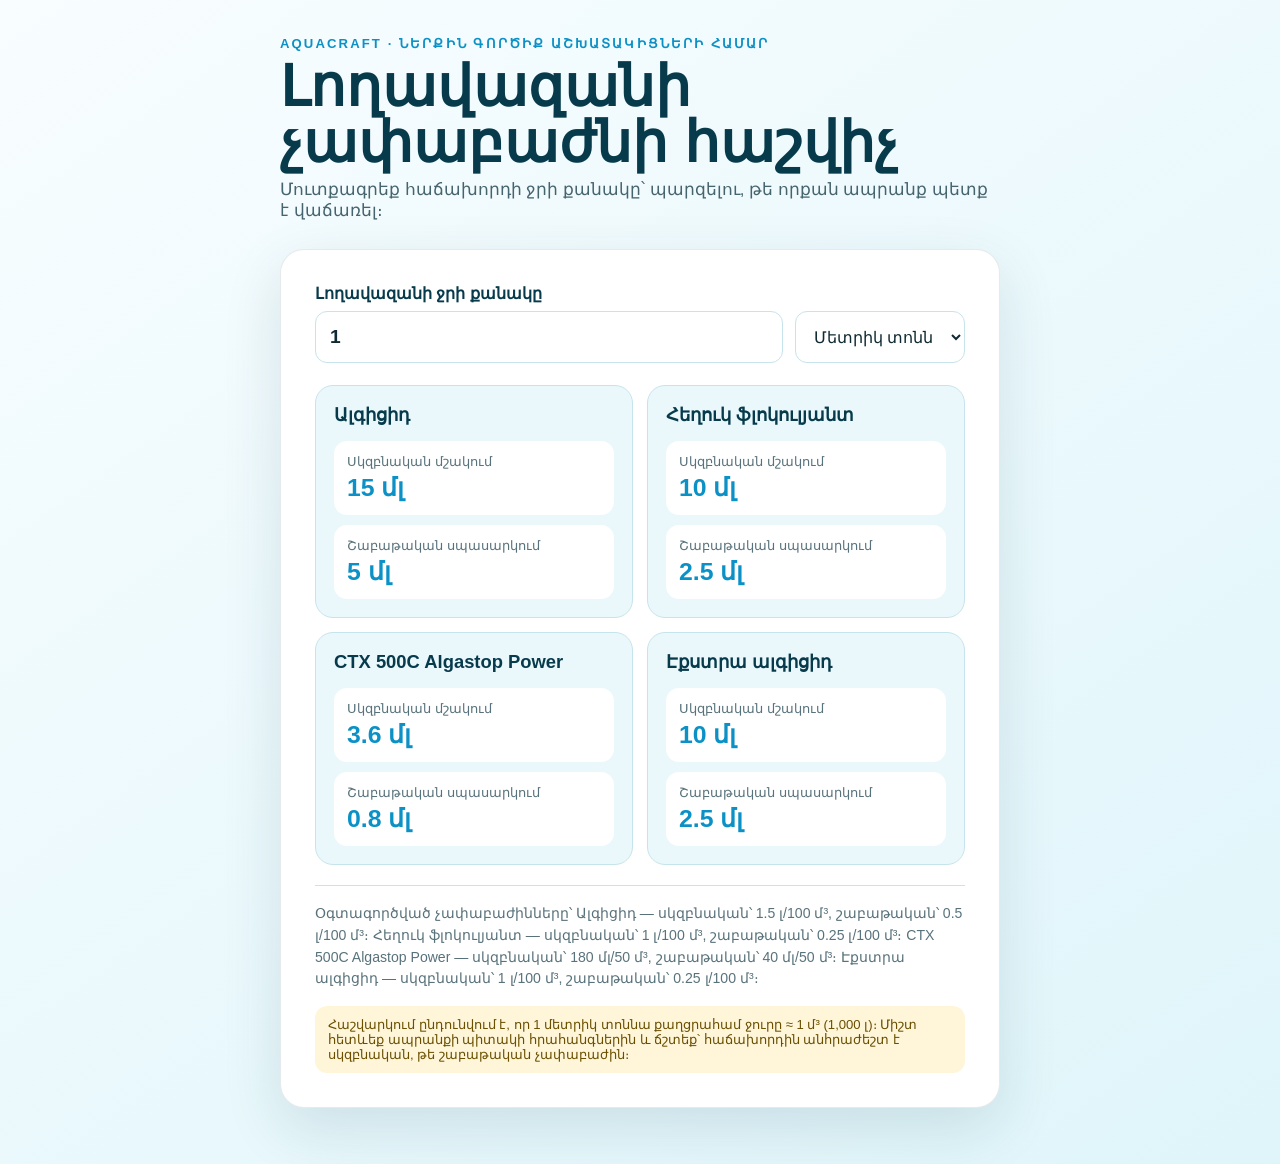
==== index.html @ e1ff63dd "Add Algastop Power and Extra Algicide doses" ====
<!doctype html>
<html lang="hy">
<head>
  <meta charset="utf-8">
  <meta name="viewport" content="width=device-width, initial-scale=1">
  <title>AquaCraft — Լողավազանի քիմիական նյութերի հաշվիչ</title>
  <style>
    :root { color-scheme: light; --navy:#073b4c; --blue:#0b91c6; --pale:#eaf8fc; --line:#c7e4ec; --ink:#102a33; }
    * { box-sizing: border-box; }
    body { margin:0; min-height:100vh; font-family:Inter,Segoe UI,Arial,sans-serif; color:var(--ink); background:linear-gradient(145deg,#f8fdff,#dff5fa); }
    main { width:min(720px,calc(100% - 28px)); margin:0 auto; padding:36px 0 56px; }
    .brand { color:var(--blue); font-size:.82rem; font-weight:800; letter-spacing:.16em; text-transform:uppercase; }
    h1 { margin:8px 0 8px; color:var(--navy); font-size:clamp(2rem,6vw,3.5rem); line-height:1; }
    .sub { margin:0 0 28px; color:#46646e; font-size:1.05rem; }
    .card { background:#fff; border:1px solid rgba(7,59,76,.1); border-radius:24px; padding:clamp(20px,5vw,34px); box-shadow:0 20px 60px rgba(7,59,76,.12); }
    label { display:block; margin-bottom:8px; font-weight:750; color:var(--navy); }
    .row { display:grid; grid-template-columns:1fr 170px; gap:12px; margin-bottom:22px; }
    input,select { width:100%; border:1px solid var(--line); border-radius:12px; background:#fff; color:var(--ink); padding:14px; font:inherit; }
    input { font-size:1.2rem; font-weight:700; }
    input:focus,select:focus { outline:3px solid rgba(11,145,198,.18); border-color:var(--blue); }
    .products { display:grid; grid-template-columns:1fr 1fr; gap:14px; }
    .product { border:1px solid var(--line); border-radius:18px; padding:18px; background:var(--pale); }
    .product h2 { margin:0 0 15px; font-size:1.15rem; color:var(--navy); }
    .dose { background:#fff; border-radius:13px; padding:13px; margin-top:10px; }
    .dose small { display:block; color:#58727b; margin-bottom:4px; }
    .amount { color:var(--blue); font-size:1.55rem; font-weight:850; }
    .formula { margin:20px 0 0; border-top:1px solid var(--line); padding-top:17px; color:#58727b; font-size:.88rem; line-height:1.55; }
    .warning { margin:16px 0 0; font-size:.82rem; color:#6a4f00; background:#fff6d9; border-radius:12px; padding:11px 13px; }
    @media (max-width:560px) { .row,.products { grid-template-columns:1fr; } main { padding-top:24px; } }
    @media print { body { background:#fff; } main { padding:0; } .card { box-shadow:none; } }
  </style>
</head>
<body>
  <main>
    <div class="brand">AquaCraft · Ներքին գործիք աշխատակիցների համար</div>
    <h1>Լողավազանի չափաբաժնի հաշվիչ</h1>
    <p class="sub">Մուտքագրեք հաճախորդի ջրի քանակը՝ պարզելու, թե որքան ապրանք պետք է վաճառել։</p>
    <section class="card" aria-labelledby="calculator-title">
      <label id="calculator-title" for="volume">Լողավազանի ջրի քանակը</label>
      <div class="row">
        <input id="volume" type="number" min="0" step="any" value="1" inputmode="decimal" aria-label="Լողավազանի ջրի քանակը">
        <select id="unit" aria-label="Ջրի չափման միավորը">
          <option value="ton">Մետրիկ տոննա</option>
          <option value="m3">Խորանարդ մետր (մ³)</option>
          <option value="liter">Լիտր</option>
          <option value="gallon">ԱՄՆ գալոն</option>
        </select>
      </div>
      <div class="products">
        <article class="product">
          <h2>Ալգիցիդ</h2>
          <div class="dose"><small>Սկզբնական մշակում</small><span class="amount" id="algInitial">15 մլ</span></div>
          <div class="dose"><small>Շաբաթական սպասարկում</small><span class="amount" id="algWeekly">5 մլ</span></div>
        </article>
        <article class="product">
          <h2>Հեղուկ ֆլոկուլյանտ</h2>
          <div class="dose"><small>Սկզբնական մշակում</small><span class="amount" id="flocInitial">10 մլ</span></div>
          <div class="dose"><small>Շաբաթական սպասարկում</small><span class="amount" id="flocWeekly">2.5 մլ</span></div>
        </article>
        <article class="product">
          <h2>CTX 500C Algastop Power</h2>
          <div class="dose"><small>Սկզբնական մշակում</small><span class="amount" id="algastopInitial">3.6 մլ</span></div>
          <div class="dose"><small>Շաբաթական սպասարկում</small><span class="amount" id="algastopWeekly">0.8 մլ</span></div>
        </article>
        <article class="product">
          <h2>Էքստրա ալգիցիդ</h2>
          <div class="dose"><small>Սկզբնական մշակում</small><span class="amount" id="extraInitial">10 մլ</span></div>
          <div class="dose"><small>Շաբաթական սպասարկում</small><span class="amount" id="extraWeekly">2.5 մլ</span></div>
        </article>
      </div>
      <p class="formula">Օգտագործված չափաբաժինները՝ Ալգիցիդ — սկզբնական՝ 1.5 լ/100 մ³, շաբաթական՝ 0.5 լ/100 մ³։ Հեղուկ ֆլոկուլյանտ — սկզբնական՝ 1 լ/100 մ³, շաբաթական՝ 0.25 լ/100 մ³։ CTX 500C Algastop Power — սկզբնական՝ 180 մլ/50 մ³, շաբաթական՝ 40 մլ/50 մ³։ Էքստրա ալգիցիդ — սկզբնական՝ 1 լ/100 մ³, շաբաթական՝ 0.25 լ/100 մ³։</p>
      <p class="warning">Հաշվարկում ընդունվում է, որ 1 մետրիկ տոննա քաղցրահամ ջուրը ≈ 1 մ³ (1,000 լ)։ Միշտ հետևեք ապրանքի պիտակի հրահանգներին և ճշտեք՝ հաճախորդին անհրաժեշտ է սկզբնական, թե շաբաթական չափաբաժին։</p>
    </section>
  </main>
  <script>
    const volume = document.querySelector('#volume');
    const unit = document.querySelector('#unit');
    const factors = { ton: 1, m3: 1, liter: 0.001, gallon: 0.003785411784 };
    const doses = {
      algInitial: 15,
      algWeekly: 5,
      flocInitial: 10,
      flocWeekly: 2.5,
      algastopInitial: 3.6,
      algastopWeekly: 0.8,
      extraInitial: 10,
      extraWeekly: 2.5
    };
    function formatMl(ml) {
      if (!Number.isFinite(ml)) return '—';
      if (ml >= 1000) return `${(ml / 1000).toLocaleString('hy-AM',{maximumFractionDigits:3})} լ`;
      return `${ml.toLocaleString('hy-AM',{maximumFractionDigits:2})} մլ`;
    }
    function calculate() {
      const cubicMeters = Math.max(0, Number(volume.value) || 0) * factors[unit.value];
      Object.entries(doses).forEach(([id, mlPerM3]) => document.querySelector(`#${id}`).textContent = formatMl(cubicMeters * mlPerM3));
    }
    volume.addEventListener('input', calculate);
    unit.addEventListener('change', calculate);
    calculate();
  </script>
</body>
</html>
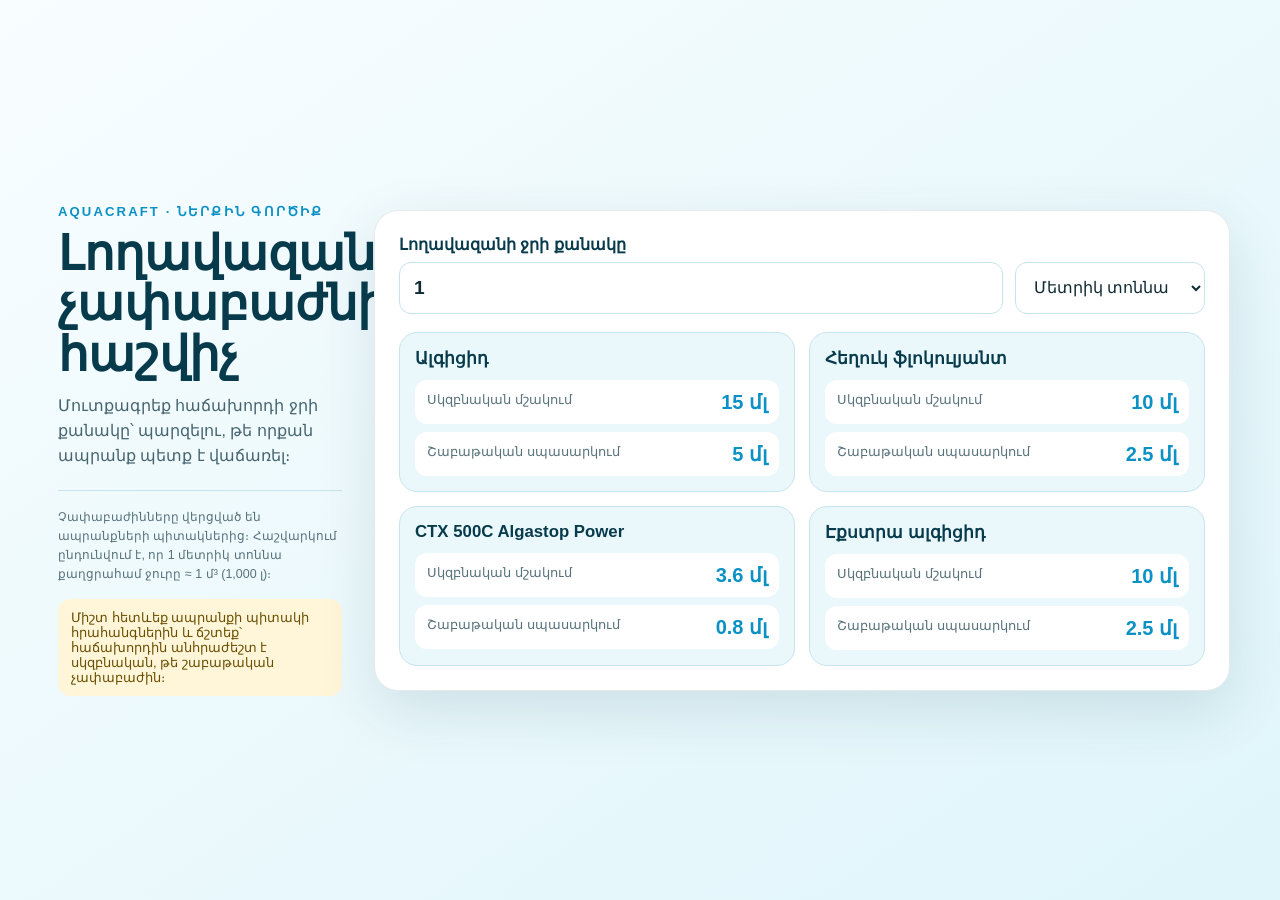
==== commit 9b7c7639: "Redesign calculator as one-page dashboard" ====
--- a/index.html
+++ b/index.html
@@ -8,33 +8,39 @@
     :root { color-scheme: light; --navy:#073b4c; --blue:#0b91c6; --pale:#eaf8fc; --line:#c7e4ec; --ink:#102a33; }
     * { box-sizing: border-box; }
     body { margin:0; min-height:100vh; font-family:Inter,Segoe UI,Arial,sans-serif; color:var(--ink); background:linear-gradient(145deg,#f8fdff,#dff5fa); }
-    main { width:min(720px,calc(100% - 28px)); margin:0 auto; padding:36px 0 56px; }
+    main { width:min(1180px,calc(100% - 32px)); min-height:100vh; margin:0 auto; padding:24px 0; display:grid; grid-template-columns:300px minmax(0,1fr); gap:24px; align-items:center; }
+    .intro { padding:20px 8px; }
     .brand { color:var(--blue); font-size:.82rem; font-weight:800; letter-spacing:.16em; text-transform:uppercase; }
-    h1 { margin:8px 0 8px; color:var(--navy); font-size:clamp(2rem,6vw,3.5rem); line-height:1; }
-    .sub { margin:0 0 28px; color:#46646e; font-size:1.05rem; }
-    .card { background:#fff; border:1px solid rgba(7,59,76,.1); border-radius:24px; padding:clamp(20px,5vw,34px); box-shadow:0 20px 60px rgba(7,59,76,.12); }
+    h1 { margin:10px 0 14px; color:var(--navy); font-size:clamp(2rem,4vw,3rem); line-height:1.05; }
+    .sub { margin:0 0 22px; color:#46646e; font-size:1rem; line-height:1.55; }
+    .card { background:#fff; border:1px solid rgba(7,59,76,.1); border-radius:24px; padding:24px; box-shadow:0 20px 60px rgba(7,59,76,.12); }
     label { display:block; margin-bottom:8px; font-weight:750; color:var(--navy); }
-    .row { display:grid; grid-template-columns:1fr 170px; gap:12px; margin-bottom:22px; }
+    .row { display:grid; grid-template-columns:1fr 190px; gap:12px; margin-bottom:18px; }
     input,select { width:100%; border:1px solid var(--line); border-radius:12px; background:#fff; color:var(--ink); padding:14px; font:inherit; }
     input { font-size:1.2rem; font-weight:700; }
     input:focus,select:focus { outline:3px solid rgba(11,145,198,.18); border-color:var(--blue); }
     .products { display:grid; grid-template-columns:1fr 1fr; gap:14px; }
-    .product { border:1px solid var(--line); border-radius:18px; padding:18px; background:var(--pale); }
-    .product h2 { margin:0 0 15px; font-size:1.15rem; color:var(--navy); }
-    .dose { background:#fff; border-radius:13px; padding:13px; margin-top:10px; }
+    .product { border:1px solid var(--line); border-radius:18px; padding:15px; background:var(--pale); }
+    .product h2 { margin:0 0 11px; font-size:1.05rem; color:var(--navy); }
+    .dose { display:flex; align-items:center; justify-content:space-between; gap:12px; background:#fff; border-radius:12px; padding:10px 12px; margin-top:8px; }
     .dose small { display:block; color:#58727b; margin-bottom:4px; }
-    .amount { color:var(--blue); font-size:1.55rem; font-weight:850; }
-    .formula { margin:20px 0 0; border-top:1px solid var(--line); padding-top:17px; color:#58727b; font-size:.88rem; line-height:1.55; }
+    .amount { color:var(--blue); font-size:1.25rem; font-weight:850; white-space:nowrap; }
+    .formula { margin:0; border-top:1px solid var(--line); padding-top:17px; color:#58727b; font-size:.78rem; line-height:1.5; }
     .warning { margin:16px 0 0; font-size:.82rem; color:#6a4f00; background:#fff6d9; border-radius:12px; padding:11px 13px; }
-    @media (max-width:560px) { .row,.products { grid-template-columns:1fr; } main { padding-top:24px; } }
+    @media (max-width:840px) { main { min-height:auto; grid-template-columns:1fr; padding:24px 0 40px; } .intro { padding:0 6px; } .products { grid-template-columns:1fr 1fr; } }
+    @media (max-width:600px) { .row,.products { grid-template-columns:1fr; } .dose { align-items:flex-end; } }
     @media print { body { background:#fff; } main { padding:0; } .card { box-shadow:none; } }
   </style>
 </head>
 <body>
   <main>
-    <div class="brand">AquaCraft · Ներքին գործիք աշխատակիցների համար</div>
-    <h1>Լողավազանի չափաբաժնի հաշվիչ</h1>
-    <p class="sub">Մուտքագրեք հաճախորդի ջրի քանակը՝ պարզելու, թե որքան ապրանք պետք է վաճառել։</p>
+    <div class="intro">
+      <div class="brand">AquaCraft · Ներքին գործիք</div>
+      <h1>Լողավազանի չափաբաժնի հաշվիչ</h1>
+      <p class="sub">Մուտքագրեք հաճախորդի ջրի քանակը՝ պարզելու, թե որքան ապրանք պետք է վաճառել։</p>
+      <p class="formula">Չափաբաժինները վերցված են ապրանքների պիտակներից։ Հաշվարկում ընդունվում է, որ 1 մետրիկ տոննա քաղցրահամ ջուրը ≈ 1 մ³ (1,000 լ)։</p>
+      <p class="warning">Միշտ հետևեք ապրանքի պիտակի հրահանգներին և ճշտեք՝ հաճախորդին անհրաժեշտ է սկզբնական, թե շաբաթական չափաբաժին։</p>
+    </div>
     <section class="card" aria-labelledby="calculator-title">
       <label id="calculator-title" for="volume">Լողավազանի ջրի քանակը</label>
       <div class="row">
@@ -68,8 +74,6 @@
           <div class="dose"><small>Շաբաթական սպասարկում</small><span class="amount" id="extraWeekly">2.5 մլ</span></div>
         </article>
       </div>
-      <p class="formula">Օգտագործված չափաբաժինները՝ Ալգիցիդ — սկզբնական՝ 1.5 լ/100 մ³, շաբաթական՝ 0.5 լ/100 մ³։ Հեղուկ ֆլոկուլյանտ — սկզբնական՝ 1 լ/100 մ³, շաբաթական՝ 0.25 լ/100 մ³։ CTX 500C Algastop Power — սկզբնական՝ 180 մլ/50 մ³, շաբաթական՝ 40 մլ/50 մ³։ Էքստրա ալգիցիդ — սկզբնական՝ 1 լ/100 մ³, շաբաթական՝ 0.25 լ/100 մ³։</p>
-      <p class="warning">Հաշվարկում ընդունվում է, որ 1 մետրիկ տոննա քաղցրահամ ջուրը ≈ 1 մ³ (1,000 լ)։ Միշտ հետևեք ապրանքի պիտակի հրահանգներին և ճշտեք՝ հաճախորդին անհրաժեշտ է սկզբնական, թե շաբաթական չափաբաժին։</p>
     </section>
   </main>
   <script>
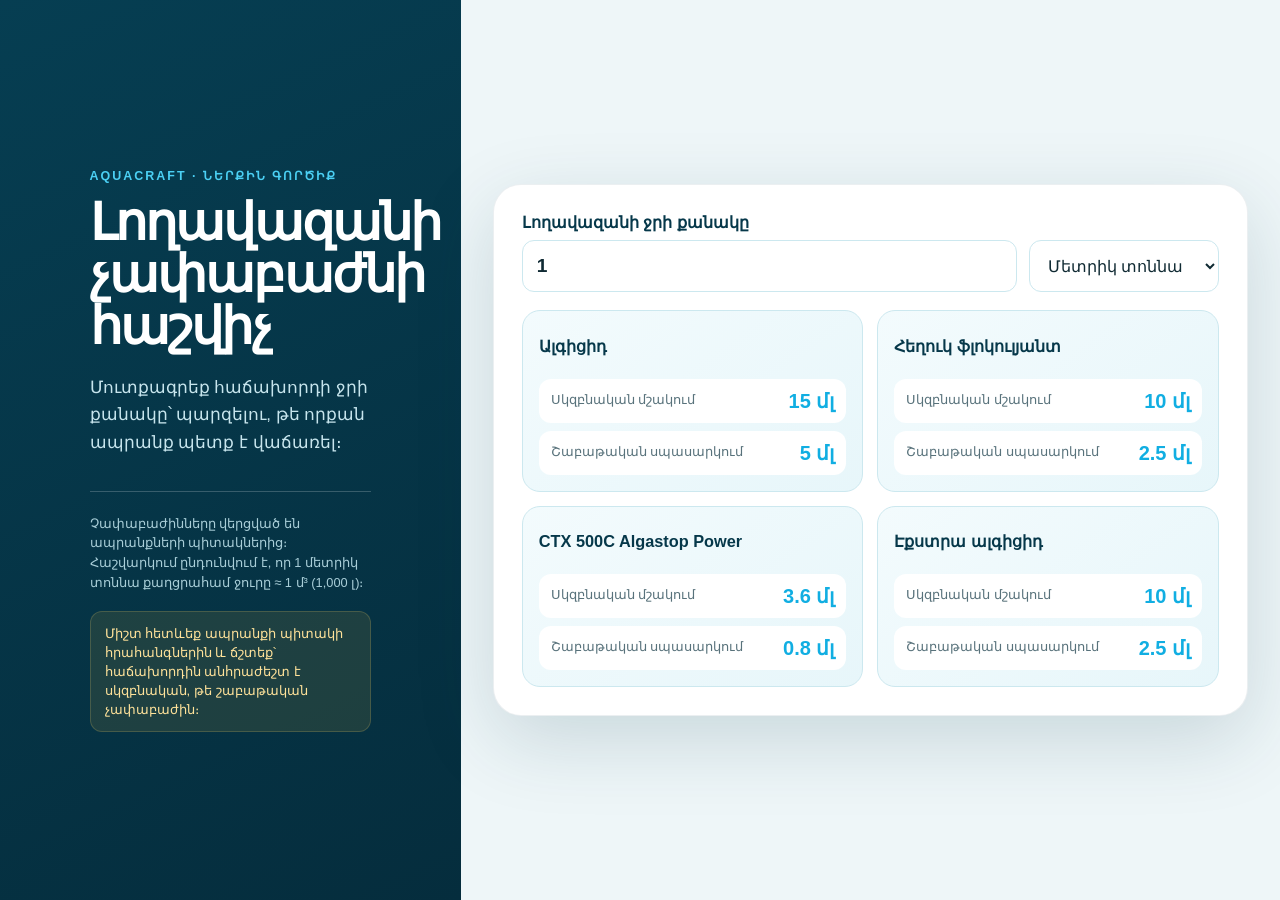
==== commit 6f430cab: "Improve dashboard contrast and visual hierarchy" ====
--- a/index.html
+++ b/index.html
@@ -5,29 +5,29 @@
   <meta name="viewport" content="width=device-width, initial-scale=1">
   <title>AquaCraft — Լողավազանի քիմիական նյութերի հաշվիչ</title>
   <style>
-    :root { color-scheme: light; --navy:#073b4c; --blue:#0b91c6; --pale:#eaf8fc; --line:#c7e4ec; --ink:#102a33; }
+    :root { color-scheme: light; --navy:#06384a; --blue:#11aee2; --pale:#edf9fc; --line:#cce8ef; --ink:#102a33; }
     * { box-sizing: border-box; }
-    body { margin:0; min-height:100vh; font-family:Inter,Segoe UI,Arial,sans-serif; color:var(--ink); background:linear-gradient(145deg,#f8fdff,#dff5fa); }
-    main { width:min(1180px,calc(100% - 32px)); min-height:100vh; margin:0 auto; padding:24px 0; display:grid; grid-template-columns:300px minmax(0,1fr); gap:24px; align-items:center; }
-    .intro { padding:20px 8px; }
-    .brand { color:var(--blue); font-size:.82rem; font-weight:800; letter-spacing:.16em; text-transform:uppercase; }
-    h1 { margin:10px 0 14px; color:var(--navy); font-size:clamp(2rem,4vw,3rem); line-height:1.05; }
-    .sub { margin:0 0 22px; color:#46646e; font-size:1rem; line-height:1.55; }
-    .card { background:#fff; border:1px solid rgba(7,59,76,.1); border-radius:24px; padding:24px; box-shadow:0 20px 60px rgba(7,59,76,.12); }
+    body { margin:0; min-height:100vh; font-family:Inter,Segoe UI,Arial,sans-serif; color:var(--ink); background:#eef6f8; }
+    main { width:100%; min-height:100vh; margin:0; display:grid; grid-template-columns:minmax(340px,36%) minmax(0,1fr); }
+    .intro { min-height:100vh; padding:clamp(42px,7vw,100px); display:flex; flex-direction:column; justify-content:center; background:linear-gradient(155deg,#063e52 0%,#052d3d 100%); color:#fff; }
+    .brand { color:#4bd0f4; font-size:.78rem; font-weight:850; letter-spacing:.16em; text-transform:uppercase; }
+    h1 { max-width:520px; margin:14px 0 20px; color:#fff; font-size:clamp(2.4rem,4vw,4.4rem); line-height:1.02; letter-spacing:-.035em; }
+    .sub { max-width:480px; margin:0 0 34px; color:#c7e5ed; font-size:1.05rem; line-height:1.65; }
+    .card { width:min(860px,calc(100% - 64px)); align-self:center; justify-self:center; background:#fff; border:1px solid rgba(7,59,76,.08); border-radius:28px; padding:28px; box-shadow:0 24px 80px rgba(7,59,76,.16); }
     label { display:block; margin-bottom:8px; font-weight:750; color:var(--navy); }
     .row { display:grid; grid-template-columns:1fr 190px; gap:12px; margin-bottom:18px; }
     input,select { width:100%; border:1px solid var(--line); border-radius:12px; background:#fff; color:var(--ink); padding:14px; font:inherit; }
     input { font-size:1.2rem; font-weight:700; }
     input:focus,select:focus { outline:3px solid rgba(11,145,198,.18); border-color:var(--blue); }
     .products { display:grid; grid-template-columns:1fr 1fr; gap:14px; }
-    .product { border:1px solid var(--line); border-radius:18px; padding:15px; background:var(--pale); }
-    .product h2 { margin:0 0 11px; font-size:1.05rem; color:var(--navy); }
+    .product { border:1px solid var(--line); border-radius:18px; padding:16px; background:linear-gradient(145deg,#f3fbfd,#e7f6fa); }
+    .product h2 { margin:0 0 12px; min-height:2.4em; display:flex; align-items:center; font-size:1.02rem; line-height:1.2; color:var(--navy); }
     .dose { display:flex; align-items:center; justify-content:space-between; gap:12px; background:#fff; border-radius:12px; padding:10px 12px; margin-top:8px; }
-    .dose small { display:block; color:#58727b; margin-bottom:4px; }
+    .dose small { display:block; color:#58727b; margin:0; line-height:1.25; }
     .amount { color:var(--blue); font-size:1.25rem; font-weight:850; white-space:nowrap; }
-    .formula { margin:0; border-top:1px solid var(--line); padding-top:17px; color:#58727b; font-size:.78rem; line-height:1.5; }
-    .warning { margin:16px 0 0; font-size:.82rem; color:#6a4f00; background:#fff6d9; border-radius:12px; padding:11px 13px; }
-    @media (max-width:840px) { main { min-height:auto; grid-template-columns:1fr; padding:24px 0 40px; } .intro { padding:0 6px; } .products { grid-template-columns:1fr 1fr; } }
+    .formula { max-width:480px; margin:0; border-top:1px solid rgba(255,255,255,.2); padding-top:22px; color:#a9ced8; font-size:.8rem; line-height:1.55; }
+    .warning { max-width:480px; margin:18px 0 0; font-size:.82rem; line-height:1.45; color:#ffe29a; background:rgba(255,194,51,.1); border:1px solid rgba(255,214,112,.18); border-radius:12px; padding:12px 14px; }
+    @media (max-width:980px) { main { min-height:auto; grid-template-columns:1fr; } .intro { min-height:auto; padding:42px max(24px,6vw); } .card { width:min(860px,calc(100% - 32px)); margin:28px 0; } .products { grid-template-columns:1fr 1fr; } h1 { font-size:clamp(2.3rem,8vw,3.8rem); } }
     @media (max-width:600px) { .row,.products { grid-template-columns:1fr; } .dose { align-items:flex-end; } }
     @media print { body { background:#fff; } main { padding:0; } .card { box-shadow:none; } }
   </style>
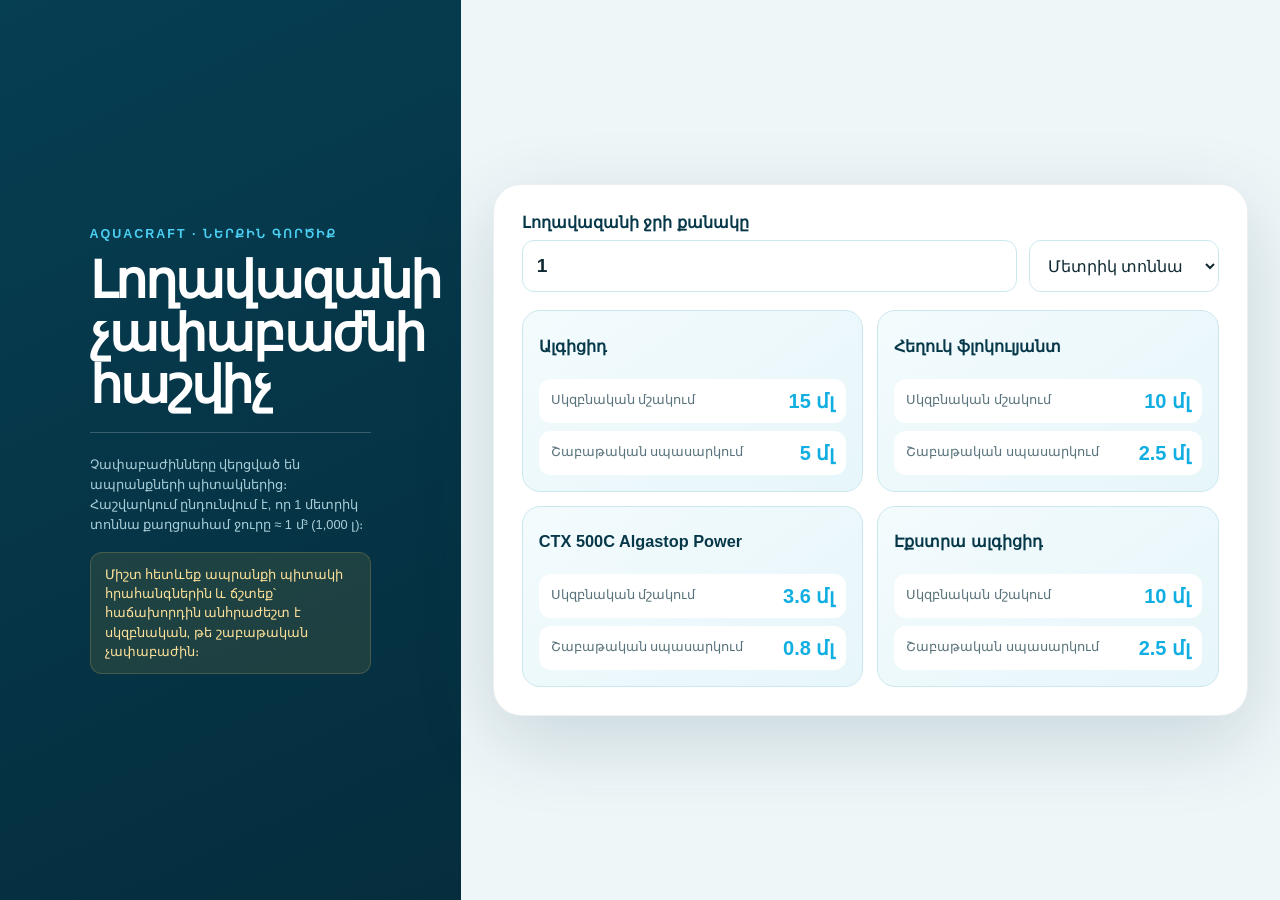
==== commit b59b1b25: "Remove calculator intro sentence" ====
--- a/index.html
+++ b/index.html
@@ -37,7 +37,6 @@
     <div class="intro">
       <div class="brand">AquaCraft · Ներքին գործիք</div>
       <h1>Լողավազանի չափաբաժնի հաշվիչ</h1>
-      <p class="sub">Մուտքագրեք հաճախորդի ջրի քանակը՝ պարզելու, թե որքան ապրանք պետք է վաճառել։</p>
       <p class="formula">Չափաբաժինները վերցված են ապրանքների պիտակներից։ Հաշվարկում ընդունվում է, որ 1 մետրիկ տոննա քաղցրահամ ջուրը ≈ 1 մ³ (1,000 լ)։</p>
       <p class="warning">Միշտ հետևեք ապրանքի պիտակի հրահանգներին և ճշտեք՝ հաճախորդին անհրաժեշտ է սկզբնական, թե շաբաթական չափաբաժին։</p>
     </div>
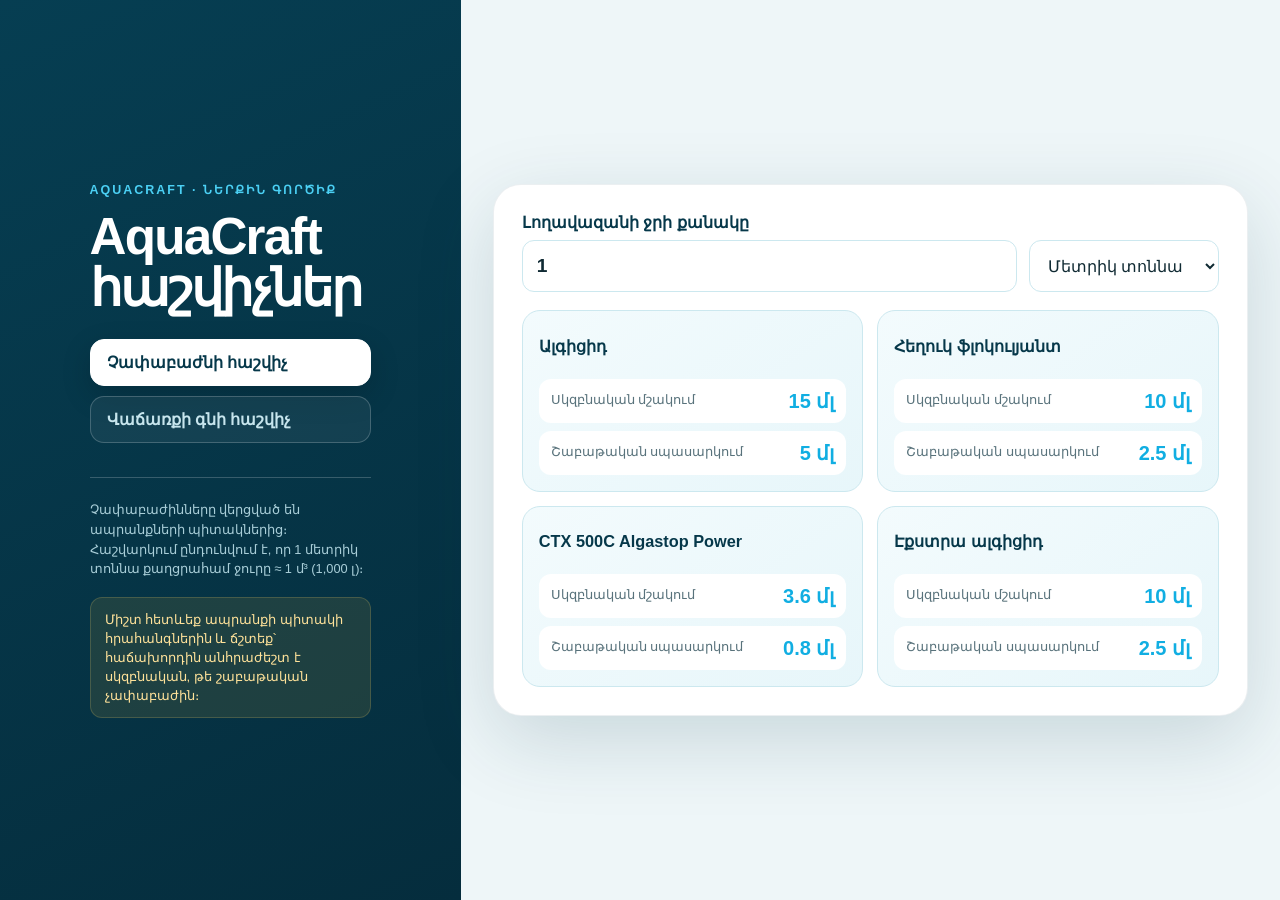
==== commit c08c3ead: "Add product markup price calculator" ====
--- a/index.html
+++ b/index.html
@@ -27,8 +27,20 @@
     .amount { color:var(--blue); font-size:1.25rem; font-weight:850; white-space:nowrap; }
     .formula { max-width:480px; margin:0; border-top:1px solid rgba(255,255,255,.2); padding-top:22px; color:#a9ced8; font-size:.8rem; line-height:1.55; }
     .warning { max-width:480px; margin:18px 0 0; font-size:.82rem; line-height:1.45; color:#ffe29a; background:rgba(255,194,51,.1); border:1px solid rgba(255,214,112,.18); border-radius:12px; padding:12px 14px; }
+    .tool-nav { display:grid; gap:10px; margin:4px 0 34px; }
+    .tool-tab { width:100%; border:1px solid rgba(255,255,255,.2); border-radius:14px; padding:13px 16px; color:#c7e5ed; background:rgba(255,255,255,.06); font:inherit; font-weight:750; text-align:left; cursor:pointer; transition:.18s ease; }
+    .tool-tab:hover { background:rgba(255,255,255,.11); }
+    .tool-tab.active { color:var(--navy); background:#fff; border-color:#fff; box-shadow:0 10px 30px rgba(0,0,0,.16); }
+    .tool-panel[hidden], .side-note[hidden] { display:none; }
+    .panel-title { margin:0 0 20px; color:var(--navy); font-size:1.55rem; }
+    .price-input { margin-bottom:22px; }
+    .price-results { display:grid; grid-template-columns:1fr 1fr; gap:14px; }
+    .price-result { border:1px solid var(--line); border-radius:18px; padding:22px; background:linear-gradient(145deg,#f3fbfd,#e7f6fa); }
+    .price-result small { display:block; color:#58727b; font-weight:700; }
+    .price-result strong { display:block; margin-top:8px; color:var(--blue); font-size:clamp(1.65rem,3vw,2.4rem); }
+    .price-result span { display:block; margin-top:4px; color:var(--navy); font-size:.8rem; font-weight:750; }
     @media (max-width:980px) { main { min-height:auto; grid-template-columns:1fr; } .intro { min-height:auto; padding:42px max(24px,6vw); } .card { width:min(860px,calc(100% - 32px)); margin:28px 0; } .products { grid-template-columns:1fr 1fr; } h1 { font-size:clamp(2.3rem,8vw,3.8rem); } }
-    @media (max-width:600px) { .row,.products { grid-template-columns:1fr; } .dose { align-items:flex-end; } }
+    @media (max-width:600px) { .row,.products,.price-results { grid-template-columns:1fr; } .dose { align-items:flex-end; } }
     @media print { body { background:#fff; } main { padding:0; } .card { box-shadow:none; } }
   </style>
 </head>
@@ -36,11 +48,20 @@
   <main>
     <div class="intro">
       <div class="brand">AquaCraft · Ներքին գործիք</div>
-      <h1>Լողավազանի չափաբաժնի հաշվիչ</h1>
-      <p class="formula">Չափաբաժինները վերցված են ապրանքների պիտակներից։ Հաշվարկում ընդունվում է, որ 1 մետրիկ տոննա քաղցրահամ ջուրը ≈ 1 մ³ (1,000 լ)։</p>
-      <p class="warning">Միշտ հետևեք ապրանքի պիտակի հրահանգներին և ճշտեք՝ հաճախորդին անհրաժեշտ է սկզբնական, թե շաբաթական չափաբաժին։</p>
+      <h1>AquaCraft հաշվիչներ</h1>
+      <nav class="tool-nav" role="tablist" aria-label="Հաշվիչների ընտրություն">
+        <button class="tool-tab active" type="button" role="tab" aria-selected="true" aria-controls="dose-panel" data-panel="dose-panel">Չափաբաժնի հաշվիչ</button>
+        <button class="tool-tab" type="button" role="tab" aria-selected="false" aria-controls="price-panel" data-panel="price-panel">Վաճառքի գնի հաշվիչ</button>
+      </nav>
+      <div class="side-note" id="dose-notes">
+        <p class="formula">Չափաբաժինները վերցված են ապրանքների պիտակներից։ Հաշվարկում ընդունվում է, որ 1 մետրիկ տոննա քաղցրահամ ջուրը ≈ 1 մ³ (1,000 լ)։</p>
+        <p class="warning">Միշտ հետևեք ապրանքի պիտակի հրահանգներին և ճշտեք՝ հաճախորդին անհրաժեշտ է սկզբնական, թե շաբաթական չափաբաժին։</p>
+      </div>
+      <div class="side-note" id="price-notes" hidden>
+        <p class="formula">Վաճառքի գինը հաշվարկվում է ապրանքի գնման գնին ընտրված հավելագինը ավելացնելով։</p>
+      </div>
     </div>
-    <section class="card" aria-labelledby="calculator-title">
+    <section class="card tool-panel" id="dose-panel" role="tabpanel" aria-labelledby="dose-tab">
       <label id="calculator-title" for="volume">Լողավազանի ջրի քանակը</label>
       <div class="row">
         <input id="volume" type="number" min="0" step="any" value="1" inputmode="decimal" aria-label="Լողավազանի ջրի քանակը">
@@ -48,7 +69,6 @@
           <option value="ton">Մետրիկ տոննա</option>
           <option value="m3">Խորանարդ մետր (մ³)</option>
           <option value="liter">Լիտր</option>
-          <option value="gallon">ԱՄՆ գալոն</option>
         </select>
       </div>
       <div class="products">
@@ -74,11 +94,25 @@
         </article>
       </div>
     </section>
+    <section class="card tool-panel" id="price-panel" role="tabpanel" aria-labelledby="price-tab" hidden>
+      <h2 class="panel-title">Վաճառքի գնի հաշվիչ</h2>
+      <div class="price-input">
+        <label for="cost">Ապրանքի գնման գինը (֏)</label>
+        <input id="cost" type="number" min="0" step="any" value="1000" inputmode="decimal" aria-label="Ապրանքի գնման գինը դրամով">
+      </div>
+      <div class="price-results">
+        <article class="price-result"><small>15% հավելագին</small><strong id="markup15">1,150 ֏</strong><span>Վաճառքի գին</span></article>
+        <article class="price-result"><small>20% հավելագին</small><strong id="markup20">1,200 ֏</strong><span>Վաճառքի գին</span></article>
+        <article class="price-result"><small>30% հավելագին</small><strong id="markup30">1,300 ֏</strong><span>Վաճառքի գին</span></article>
+        <article class="price-result"><small>40% հավելագին</small><strong id="markup40">1,400 ֏</strong><span>Վաճառքի գին</span></article>
+      </div>
+    </section>
   </main>
   <script>
     const volume = document.querySelector('#volume');
     const unit = document.querySelector('#unit');
-    const factors = { ton: 1, m3: 1, liter: 0.001, gallon: 0.003785411784 };
+    const cost = document.querySelector('#cost');
+    const factors = { ton: 1, m3: 1, liter: 0.001 };
     const doses = {
       algInitial: 15,
       algWeekly: 5,
@@ -98,9 +132,31 @@
       const cubicMeters = Math.max(0, Number(volume.value) || 0) * factors[unit.value];
       Object.entries(doses).forEach(([id, mlPerM3]) => document.querySelector(`#${id}`).textContent = formatMl(cubicMeters * mlPerM3));
     }
+    function calculatePrices() {
+      const base = Math.max(0, Number(cost.value) || 0);
+      [15, 20, 30, 40].forEach(percent => {
+        const price = base * (1 + percent / 100);
+        document.querySelector(`#markup${percent}`).textContent = `${price.toLocaleString('hy-AM',{maximumFractionDigits:2})} ֏`;
+      });
+    }
+    document.querySelectorAll('.tool-tab').forEach((tab, index) => {
+      tab.id = index === 0 ? 'dose-tab' : 'price-tab';
+      tab.addEventListener('click', () => {
+        document.querySelectorAll('.tool-tab').forEach(item => {
+          const selected = item === tab;
+          item.classList.toggle('active', selected);
+          item.setAttribute('aria-selected', selected);
+        });
+        document.querySelectorAll('.tool-panel').forEach(panel => panel.hidden = panel.id !== tab.dataset.panel);
+        document.querySelector('#dose-notes').hidden = tab.dataset.panel !== 'dose-panel';
+        document.querySelector('#price-notes').hidden = tab.dataset.panel !== 'price-panel';
+      });
+    });
     volume.addEventListener('input', calculate);
     unit.addEventListener('change', calculate);
+    cost.addEventListener('input', calculatePrices);
     calculate();
+    calculatePrices();
   </script>
 </body>
 </html>
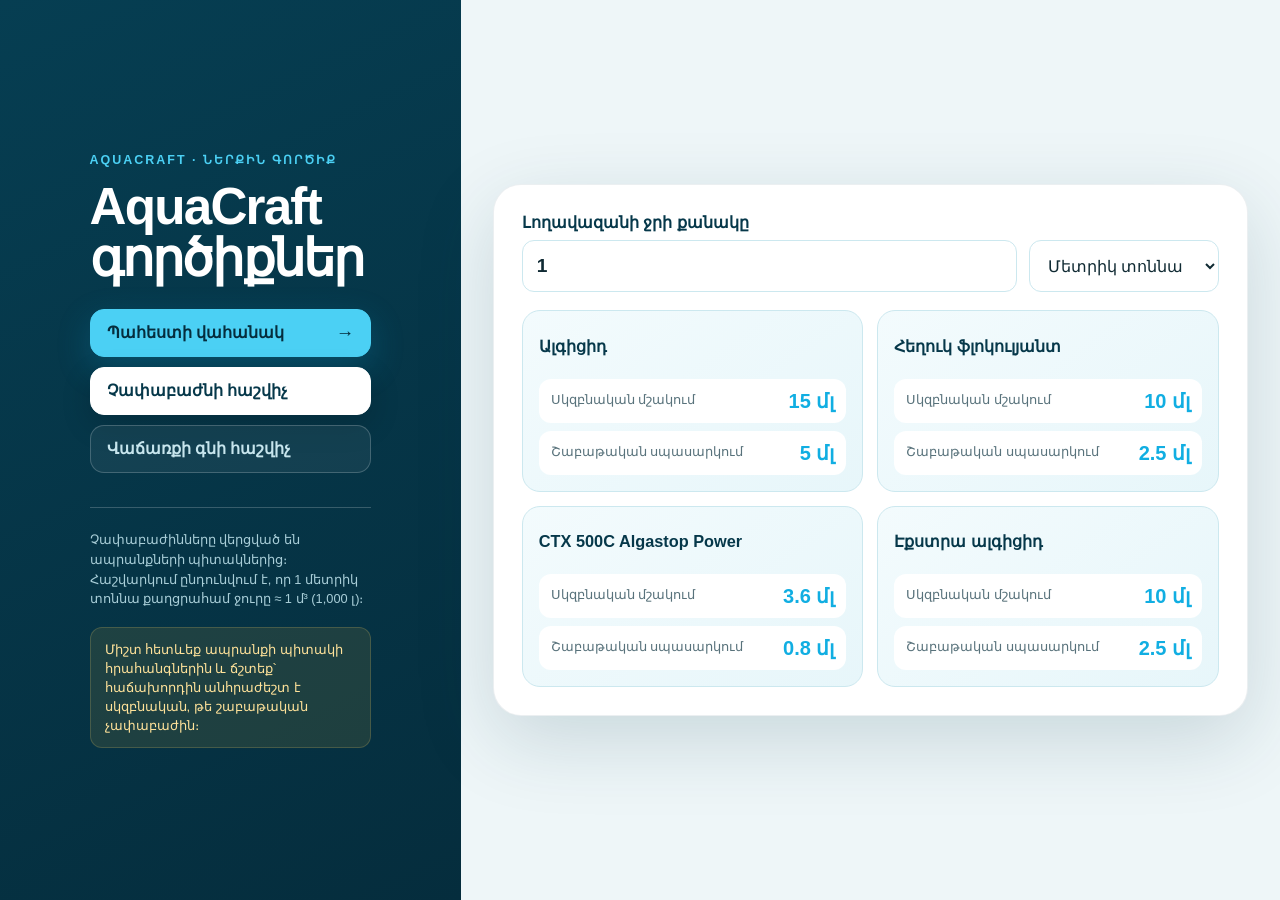
==== commit 7aae4b24: "Add protected inventory dashboard access" ====
--- a/index.html
+++ b/index.html
@@ -3,7 +3,7 @@
 <head>
   <meta charset="utf-8">
   <meta name="viewport" content="width=device-width, initial-scale=1">
-  <title>AquaCraft — Լողավազանի քիմիական նյութերի հաշվիչ</title>
+  <title>AquaCraft — Ներքին գործիքներ</title>
   <style>
     :root { color-scheme: light; --navy:#06384a; --blue:#11aee2; --pale:#edf9fc; --line:#cce8ef; --ink:#102a33; }
     * { box-sizing: border-box; }
@@ -28,15 +28,19 @@
     .formula { max-width:480px; margin:0; border-top:1px solid rgba(255,255,255,.2); padding-top:22px; color:#a9ced8; font-size:.8rem; line-height:1.55; }
     .warning { max-width:480px; margin:18px 0 0; font-size:.82rem; line-height:1.45; color:#ffe29a; background:rgba(255,194,51,.1); border:1px solid rgba(255,214,112,.18); border-radius:12px; padding:12px 14px; }
     .tool-nav { display:grid; gap:10px; margin:4px 0 34px; }
-    .tool-tab { width:100%; border:1px solid rgba(255,255,255,.2); border-radius:14px; padding:13px 16px; color:#c7e5ed; background:rgba(255,255,255,.06); font:inherit; font-weight:750; text-align:left; cursor:pointer; transition:.18s ease; }
+    .tool-tab { width:100%; min-height:48px; border:1px solid rgba(255,255,255,.2); border-radius:14px; padding:13px 16px; display:flex; align-items:center; justify-content:space-between; gap:14px; color:#c7e5ed; background:rgba(255,255,255,.06); font:inherit; font-weight:750; text-align:left; text-decoration:none; cursor:pointer; transition:.18s ease; }
     .tool-tab:hover { background:rgba(255,255,255,.11); }
     .tool-tab.active { color:var(--navy); background:#fff; border-color:#fff; box-shadow:0 10px 30px rgba(0,0,0,.16); }
+    .inventory-link { color:#052d3d; background:#4bd0f4; border-color:#4bd0f4; box-shadow:0 12px 34px rgba(17,174,226,.22); }
+    .inventory-link:hover { background:#7cdef7; border-color:#7cdef7; transform:translateY(-1px); }
+    .inventory-link span { font-size:1.15rem; line-height:1; }
     .tool-panel[hidden], .side-note[hidden] { display:none; }
     .panel-title { margin:0 0 20px; color:var(--navy); font-size:1.55rem; }
     .price-input { margin-bottom:22px; }
     .price-results { display:grid; grid-template-columns:1fr 1fr; gap:14px; }
     .price-result { border:1px solid var(--line); border-radius:18px; padding:22px; background:linear-gradient(145deg,#f3fbfd,#e7f6fa); }
-    .price-result small { display:block; color:#58727b; font-weight:700; }
+    .price-result small { display:flex; align-items:baseline; gap:8px; color:#47666f; font-weight:750; }
+    .price-result small b { color:var(--navy); font-size:2rem; line-height:1; letter-spacing:-.04em; }
     .price-result strong { display:block; margin-top:8px; color:var(--blue); font-size:clamp(1.65rem,3vw,2.4rem); }
     .price-result span { display:block; margin-top:4px; color:var(--navy); font-size:.8rem; font-weight:750; }
     @media (max-width:980px) { main { min-height:auto; grid-template-columns:1fr; } .intro { min-height:auto; padding:42px max(24px,6vw); } .card { width:min(860px,calc(100% - 32px)); margin:28px 0; } .products { grid-template-columns:1fr 1fr; } h1 { font-size:clamp(2.3rem,8vw,3.8rem); } }
@@ -48,8 +52,9 @@
   <main>
     <div class="intro">
       <div class="brand">AquaCraft · Ներքին գործիք</div>
-      <h1>AquaCraft հաշվիչներ</h1>
-      <nav class="tool-nav" role="tablist" aria-label="Հաշվիչների ընտրություն">
+      <h1>AquaCraft գործիքներ</h1>
+      <nav class="tool-nav" aria-label="AquaCraft գործիքների ընտրություն">
+        <a class="tool-tab inventory-link" href="inventory.html">Պահեստի վահանակ <span aria-hidden="true">→</span></a>
         <button class="tool-tab active" type="button" role="tab" aria-selected="true" aria-controls="dose-panel" data-panel="dose-panel">Չափաբաժնի հաշվիչ</button>
         <button class="tool-tab" type="button" role="tab" aria-selected="false" aria-controls="price-panel" data-panel="price-panel">Վաճառքի գնի հաշվիչ</button>
       </nav>
@@ -101,10 +106,10 @@
         <input id="cost" type="number" min="0" step="any" value="1000" inputmode="decimal" aria-label="Ապրանքի գնման գինը դրամով">
       </div>
       <div class="price-results">
-        <article class="price-result"><small>15% հավելագին</small><strong id="markup15">1,150 ֏</strong><span>Վաճառքի գին</span></article>
-        <article class="price-result"><small>20% հավելագին</small><strong id="markup20">1,200 ֏</strong><span>Վաճառքի գին</span></article>
-        <article class="price-result"><small>30% հավելագին</small><strong id="markup30">1,300 ֏</strong><span>Վաճառքի գին</span></article>
-        <article class="price-result"><small>40% հավելագին</small><strong id="markup40">1,400 ֏</strong><span>Վաճառքի գին</span></article>
+        <article class="price-result"><small><b>15%</b> հավելագին</small><strong id="markup15">1,150 ֏</strong><span>Վաճառքի գին</span></article>
+        <article class="price-result"><small><b>20%</b> հավելագին</small><strong id="markup20">1,200 ֏</strong><span>Վաճառքի գին</span></article>
+        <article class="price-result"><small><b>30%</b> հավելագին</small><strong id="markup30">1,300 ֏</strong><span>Վաճառքի գին</span></article>
+        <article class="price-result"><small><b>40%</b> հավելագին</small><strong id="markup40">1,400 ֏</strong><span>Վաճառքի գին</span></article>
       </div>
     </section>
   </main>
@@ -139,10 +144,10 @@
         document.querySelector(`#markup${percent}`).textContent = `${price.toLocaleString('hy-AM',{maximumFractionDigits:2})} ֏`;
       });
     }
-    document.querySelectorAll('.tool-tab').forEach((tab, index) => {
+    document.querySelectorAll('.tool-tab[data-panel]').forEach((tab, index) => {
       tab.id = index === 0 ? 'dose-tab' : 'price-tab';
       tab.addEventListener('click', () => {
-        document.querySelectorAll('.tool-tab').forEach(item => {
+        document.querySelectorAll('.tool-tab[data-panel]').forEach(item => {
           const selected = item === tab;
           item.classList.toggle('active', selected);
           item.setAttribute('aria-selected', selected);
